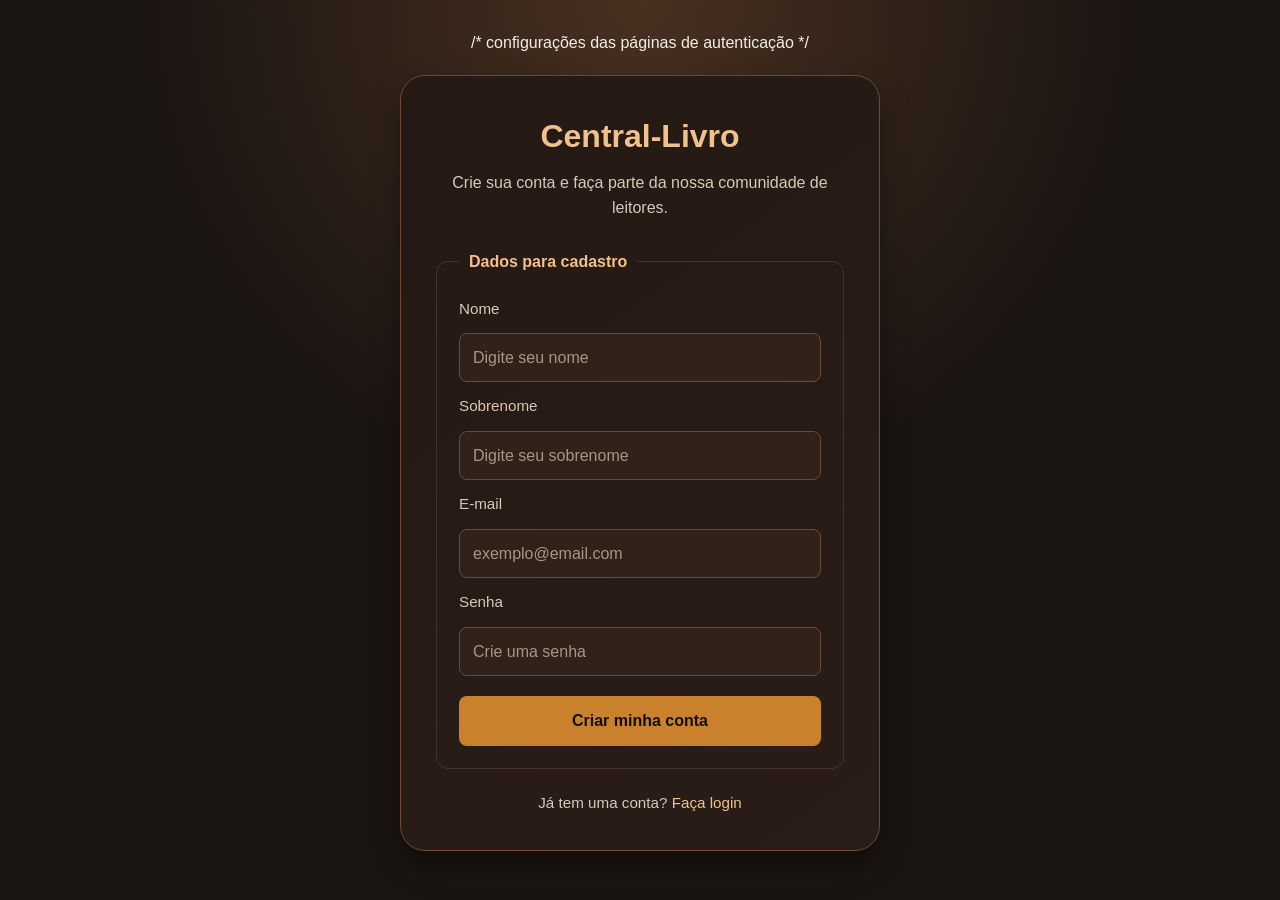
==== cadastro.html @ b96b80bd "feat: adicionar e estilizar as paginas de login e cadastro do site" ====
<!DOCTYPE html>
<html lang="pt-BR">

<head>
    <meta charset="UTF-8">
    <meta name="viewport" content="width=device-width, initial-scale=1.0">

    <meta name="description" content="Crie sua conta na Central-Livro.">

    <link rel="shortcut icon" href="imagens/logo1.ico" type="image/x-icon">

    <link rel="stylesheet" href="css/style.css">

    <title>Cadastro | Central-Livro</title>
</head>

<body class="pagina-autenticacao">
     /* configurações das páginas de autenticação */

    <main class="auth-main">

        <section class="auth-card" aria-labelledby="titulo-cadastro">

            <h1 class="auth-marca" id="titulo-cadastro">
                Central-Livro
            </h1>

            <p class="auth-descricao">
                Crie sua conta e faça parte da nossa comunidade de leitores.
            </p>

            <form class="auth-form" action="#" method="post">

                <fieldset>

                    <legend>Dados para cadastro</legend>

                    <label for="nome">Nome</label>

                    <input
                        type="text"
                        name="nome"
                        id="nome"
                        placeholder="Digite seu nome"
                        autocomplete="given-name"
                        required
                    >

                    <label for="sobrenome">Sobrenome</label>

                    <input
                        type="text"
                        name="sobrenome"
                        id="sobrenome"
                        placeholder="Digite seu sobrenome"
                        autocomplete="family-name"
                        required
                    >

                    <label for="email">E-mail</label>

                    <input
                        type="email"
                        name="email"
                        id="email"
                        placeholder="exemplo@email.com"
                        autocomplete="email"
                        required
                    >

                    <label for="senha">Senha</label>

                    <input
                        type="password"
                        name="senha"
                        id="senha"
                        placeholder="Crie uma senha"
                        autocomplete="new-password"
                        minlength="8"
                        required
                    >

                    <button class="auth-botao" type="submit">
                        Criar minha conta
                    </button>

                </fieldset>

            </form>

            <p class="auth-rodape">
                Já tem uma conta?

                <a class="auth-link" href="login.html">
                    Faça login
                </a>
            </p>

        </section>

    </main>

</body>
</html>
---- css/style.css ----
@import url(catalog.css);
@import url(foot.css);
@import url(form.css);
@import url(header.css);
@import url(responsive.css);
@import url(svg.css);
@import url(video.css);
@import url(menu.css);
@import url(root.css);
@import url(login_cadastro.css);

/* ==================================================
   CONFIGURAÇÕES GERAIS
   ================================================== */

* {
    margin: 0;
    padding: 0;
    box-sizing: border-box;
}

html {
    scroll-behavior: smooth;
}

body {
    min-height: 100vh;
    font-family: Arial, Helvetica, sans-serif;
    background-color: var(--cor-fundo);
    color: var(--cor-texto);
    line-height: 1.6;
}


/* ==================================================
   2. ESTRUTURA GERAL DA PÁGINA — CSS GRID
   ================================================== */

body {
    display: grid;

    grid-template-areas:
        "cabecalho"
        "navegacao"
        "conteudo"
        "rodape";

    grid-template-rows: auto auto 1fr auto;

    min-height: 100vh;
}

.cabecalho {
    grid-area: cabecalho;
}

.menu-navegacao {
    grid-area: navegacao;
}

main {
    grid-area: conteudo;
    min-width: 0;
}

footer {
    grid-area: rodape;
}
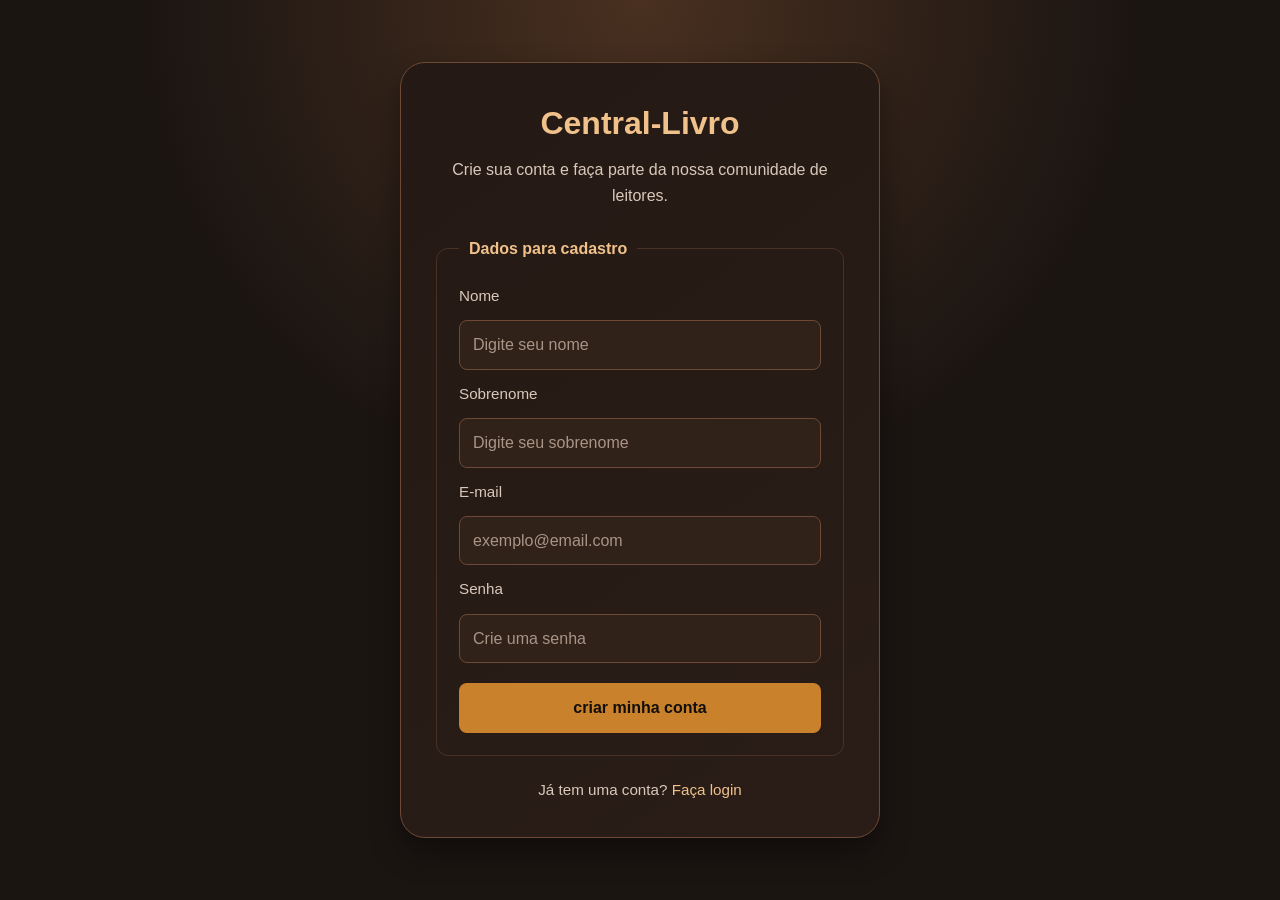
==== commit ebb99555: "feat: linkar os arquivos html" ====
--- a/cadastro.html
+++ b/cadastro.html
@@ -7,7 +7,7 @@
 
     <meta name="description" content="Crie sua conta na Central-Livro.">
 
-    <link rel="shortcut icon" href="imagens/logo1.ico" type="image/x-icon">
+    <link rel="shortcut icon" href="img/logo1.ico" type="image/x-icon">
 
     <link rel="stylesheet" href="css/style.css">
 
@@ -15,7 +15,7 @@
 </head>
 
 <body class="pagina-autenticacao">
-     /* configurações das páginas de autenticação */
+    <!--configurações das páginas de autenticação -->
 
     <main class="auth-main">
 
@@ -29,7 +29,7 @@
                 Crie sua conta e faça parte da nossa comunidade de leitores.
             </p>
 
-            <form class="auth-form" action="#" method="post">
+            <form class="auth-form" action="index.html" method="get">
 
                 <fieldset>
 
@@ -81,7 +81,7 @@
                     >
 
                     <button class="auth-botao" type="submit">
-                        Criar minha conta
+                        criar minha conta
                     </button>
 
                 </fieldset>
